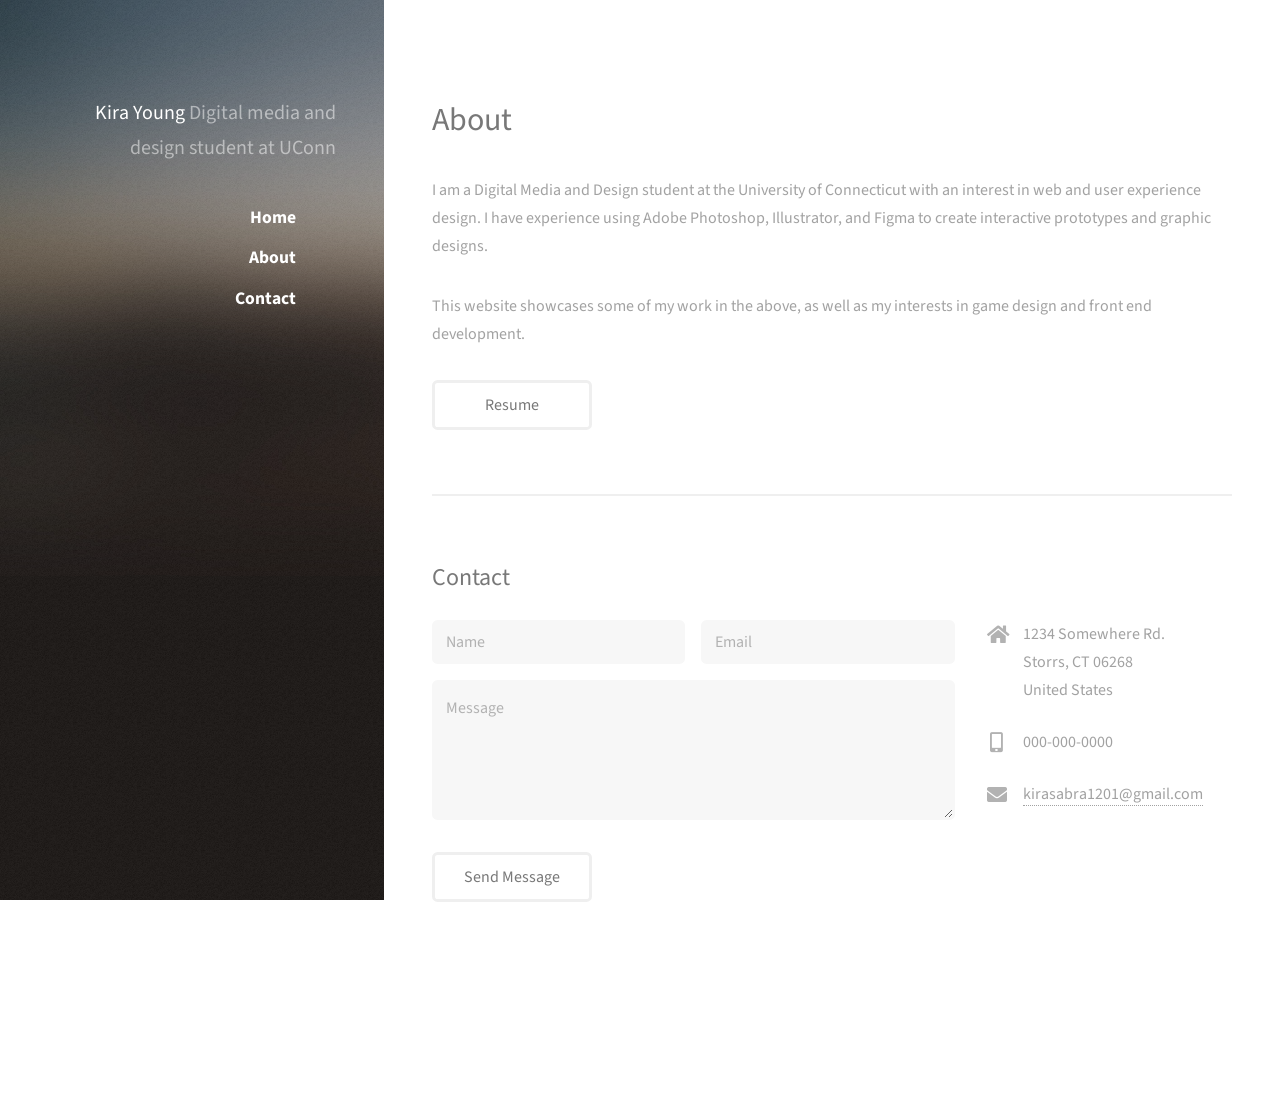
==== about.html @ 0270a188 "11/15Update" ====
<!DOCTYPE HTML>
<!--
	About Page — Strata by HTML5 UP
	html5up.net | @ajlkn
-->
<html>
	<head>
		<title>About - Kira</title>
		<meta charset="utf-8" />
		<meta name="viewport" content="width=device-width, initial-scale=1, user-scalable=no" />
		<link rel="stylesheet" href="assets/css/main.css" />
	</head>
	<body class="is-preload">

		<!-- Header 
		<header id="header">
			<div class="inner">
				
				<p class="about-link">
					<a href="index.html" style="text-decoration: none;">Home</a>
				</p>
			</div>
		</header> -->

		<!-- Header -->
			<header id="header">
				<div class="inner">
					<h1>
						<h1><strong>Kira Young</strong><br />
						Digital media and design<br />
						student at UConn</h1>
					</h1>
					<p class="about-link">
						<a href="index.html" style="text-decoration: none;">Home</a><br />
						<a href="about.html" style="text-decoration: none;">About</a><br />
						<a href="#contact" style="text-decoration: none;">Contact</a></p>
				</div>
			</header>

		<!-- Main -->
		<div id="main">

			<!-- About Section -->
			<section id="about">
				<header class="major">
					<h2>About</h2>
				</header>
				<p>
                    I am a Digital Media and Design student at the University of Connecticut with an interest in web and user experience design. I have experience using Adobe Photoshop, Illustrator, and Figma to create interactive prototypes and graphic designs.
				</p>

				<p>
					This website showcases some of my work in the above, as well as my interests in game design and front end development.
				</p>

				<ul class="actions">
					<li><a href="https://uconn-my.sharepoint.com/:w:/g/personal/ufl24006_uconn_edu/EZ_mbZQs2GtNvOfryz2EmksB0ssOSv_NciFqeGmu3Qu0XA?e=wJngee" class="button">Resume</a></li>
				</ul>
			</section>

			<!-- Contact Section -->
			<section id="contact">
				<h2>Contact</h2>
				<div class="row">
					<div class="col-8 col-12-small">
						<form method="post" action="#">
							<div class="row gtr-uniform gtr-50">
								<div class="col-6 col-12-xsmall"><input type="text" name="name" id="name" placeholder="Name" /></div>
								<div class="col-6 col-12-xsmall"><input type="email" name="email" id="email" placeholder="Email" /></div>
								<div class="col-12"><textarea name="message" id="message" placeholder="Message" rows="4"></textarea></div>
							</div>
						</form>
						<ul class="actions">
							<li><input type="submit" value="Send Message" /></li>
						</ul>
					</div>
					<div class="col-4 col-12-small">
						<ul class="labeled-icons">
							<li>
								<h3 class="icon solid fa-home"><span class="label">Address</span></h3>
								1234 Somewhere Rd.<br />
								Storrs, CT 06268<br />
								United States
							</li>
							<li>
								<h3 class="icon solid fa-mobile-alt"><span class="label">Phone</span></h3>
								000-000-0000
							</li>
							<li>
								<h3 class="icon solid fa-envelope"><span class="label">Email</span></h3>
								<a href="#">kirasabra1201@gmail.com</a>
							</li>
						</ul>
					</div>
				</div>
			</section>
		</div>

		<!-- Footer -->
		<footer id="footer">
			<div class="inner">
				<ul class="icons">
					<li><a href="#" class="icon brands fa-twitter"><span class="label">Twitter</span></a></li>
					<li><a href="#" class="icon brands fa-github"><span class="label">Github</span></a></li>
					<li><a href="#" class="icon brands fa-dribbble"><span class="label">Dribbble</span></a></li>
					<li><a href="#" class="icon solid fa-envelope"><span class="label">Email</span></a></li>
				</ul>
				<ul class="copyright">
					<li>&copy; Untitled</li><li>Design: <a href="http://html5up.net">HTML5 UP</a></li>
				</ul>
			</div>
		</footer>

		<!-- Scripts -->
		<script src="assets/js/jquery.min.js"></script>
		<script src="assets/js/jquery.poptrox.min.js"></script>
		<script src="assets/js/browser.min.js"></script>
		<script src="assets/js/breakpoints.min.js"></script>
		<script src="assets/js/util.js"></script>
		<script src="assets/js/main.js"></script>

	</body>
</html>
---- assets/css/main.css ----
@import url("fontawesome-all.min.css");
@import url("https://fonts.googleapis.com/css?family=Source+Sans+Pro:400,400italic");

/*
	Strata by HTML5 UP
	html5up.net | @ajlkn
	Free for personal and commercial use under the CCA 3.0 license (html5up.net/license)
*/

html, body, div, span, applet, object,
iframe, h1, h2, h3, h4, h5, h6, p, blockquote,
pre, a, abbr, acronym, address, big, cite,
code, del, dfn, em, img, ins, kbd, q, s, samp,
small, strike, strong, sub, sup, tt, var, b,
u, i, center, dl, dt, dd, ol, ul, li, fieldset,
form, label, legend, table, caption, tbody,
tfoot, thead, tr, th, td, article, aside,
canvas, details, embed, figure, figcaption,
footer, header, hgroup, menu, nav, output, ruby,
section, summary, time, mark, audio, video {
	margin: 0;
	padding: 0;
	border: 0;
	font-size: 100%;
	font: inherit;
	vertical-align: baseline;}

article, aside, details, figcaption, figure,
footer, header, hgroup, menu, nav, section {
	display: block;}

body {
	line-height: 1;
}

ol, ul {
	list-style: none;
}

blockquote, q {
	quotes: none;
}

	blockquote:before, blockquote:after, q:before, q:after {
		content: '';
		content: none;
	}

table {
	border-collapse: collapse;
	border-spacing: 0;
}

body {
	-webkit-text-size-adjust: none;
}

mark {
	background-color: transparent;
	color: inherit;
}

input::-moz-focus-inner {
	border: 0;
	padding: 0;
}

input, select, textarea {
	-moz-appearance: none;
	-webkit-appearance: none;
	-ms-appearance: none;
	appearance: none;
}

/* Basic */

	html {
		box-sizing: border-box;
	}

	*, *:before, *:after {
		box-sizing: inherit;
	}

	body {
		background: #fff;
	}

		body.is-preload *, body.is-preload *:before, body.is-preload *:after {
			-moz-animation: none !important;
			-webkit-animation: none !important;
			-ms-animation: none !important;
			animation: none !important;
			-moz-transition: none !important;
			-webkit-transition: none !important;
			-ms-transition: none !important;
			transition: none !important;
		}

	body, input, select, textarea {
		color: #a2a2a2;
		font-family: "Source Sans Pro", Helvetica, sans-serif;
		font-size: 16pt;
		font-weight: 400;
		line-height: 1.75em;
	}

	a {
		-moz-transition: color 0.2s ease-in-out, border-color 0.2s ease-in-out;
		-webkit-transition: color 0.2s ease-in-out, border-color 0.2s ease-in-out;
		-ms-transition: color 0.2s ease-in-out, border-color 0.2s ease-in-out;
		transition: color 0.2s ease-in-out, border-color 0.2s ease-in-out;
		border-bottom: dotted 1px;
		color: #49bf9d;
		text-decoration: none;
	}

		a:hover {
			border-bottom-color: transparent;
			color: #49bf9d !important;
			text-decoration: none;
		}

	strong, b {
		color: #787878;
		font-weight: 400;
	}

	em, i {
		font-style: italic;
	}

	p {
		margin: 0 0 2em 0;
	}

	h1, h2, h3, h4, h5, h6 {
		color: #787878;
		font-weight: 400;
		line-height: 1em;
		margin: 0 0 1em 0;
	}

		h1 a, h2 a, h3 a, h4 a, h5 a, h6 a {
			color: inherit;
			text-decoration: none;
		}

	h1 {
		font-size: 2em;
		line-height: 1.5em;
	}

	h2 {
		font-size: 1.5em;
		line-height: 1.5em;
	}

	h3 {
		font-size: 1.25em;
		line-height: 1.5em;
	}

	h4 {
		font-size: 1.1em;
		line-height: 1.5em;
	}

	h5 {
		font-size: 0.9em;
		line-height: 1.5em;
	}

	h6 {
		font-size: 0.7em;
		line-height: 1.5em;
	}

	sub {
		font-size: 0.8em;
		position: relative;
		top: 0.5em;
	}

	sup {
		font-size: 0.8em;
		position: relative;
		top: -0.5em;
	}

	hr {
		border: 0;
		border-bottom: solid 2px #efefef;
		margin: 2em 0;
	}

		hr.major {
			margin: 3em 0;
		}

	blockquote {
		border-left: solid 6px #efefef;
		font-style: italic;
		margin: 0 0 2em 0;
		padding: 0.5em 0 0.5em 1.5em;
	}

	code {
		background: #f7f7f7;
		border-radius: 0.35em;
		border: solid 2px #efefef;
		font-family: "Courier New", monospace;
		font-size: 0.9em;
		margin: 0 0.25em;
		padding: 0.25em 0.65em;
	}

	pre {
		-webkit-overflow-scrolling: touch;
		font-family: "Courier New", monospace;
		font-size: 0.9em;
		margin: 0 0 2em 0;
	}

		pre code {
			display: block;
			line-height: 1.75em;
			padding: 1em 1.5em;
			overflow-x: auto;
		}

	.align-left {
		text-align: left;
	}

	.align-center {
		text-align: center;
	}

	.align-right {
		text-align: right;
	}

/* Container */

	.container {
		margin: 0 auto;
		max-width: calc(100% - 4em);
		width: 100%;
	}

		.container.xsmall {
			width: 25%;
		}

		.container.small {
			width: 50%;
		}

		.container.medium {
			width: 75%;
		}

		.container.large {
			width: 125%;
		}

		.container.xlarge {
			width: 150%;
		}

		.container.max {
			width: 100%;
		}

		@media screen and (max-width: 980px) {

			.container {
				width: 100% !important;
				max-width: 100% !important;
			}

		}

		@media screen and (max-width: 480px) {

			.container {
				max-width: calc(100% - 3em);
			}

		}

/* Row */

	.row {
		display: flex;
		flex-wrap: wrap;
		box-sizing: border-box;
		align-items: stretch;
	}

		.row > * {
			box-sizing: border-box;
		}

		.row.gtr-uniform > * > :last-child {
			margin-bottom: 0;
		}

		.row.aln-left {
			justify-content: flex-start;
		}

		.row.aln-center {
			justify-content: center;
		}

		.row.aln-right {
			justify-content: flex-end;
		}

		.row.aln-top {
			align-items: flex-start;
		}

		.row.aln-middle {
			align-items: center;
		}

		.row.aln-bottom {
			align-items: flex-end;
		}

		.row > .imp {
			order: -1;
		}

		.row > .col-1 {
			width: 8.33333%;
		}

		.row > .off-1 {
			margin-left: 8.33333%;
		}

		.row > .col-2 {
			width: 16.66667%;
		}

		.row > .off-2 {
			margin-left: 16.66667%;
		}

		.row > .col-3 {
			width: 25%;
		}

		.row > .off-3 {
			margin-left: 25%;
		}

		.row > .col-4 {
			width: 33.33333%;
		}

		.row > .off-4 {
			margin-left: 33.33333%;
		}

		.row > .col-5 {
			width: 41.66667%;
		}

		.row > .off-5 {
			margin-left: 41.66667%;
		}

		.row > .col-6 {
			width: 50%;
		}

		.row > .off-6 {
			margin-left: 50%;
		}

		.row > .col-7 {
			width: 58.33333%;
		}

		.row > .off-7 {
			margin-left: 58.33333%;
		}

		.row > .col-8 {
			width: 66.66667%;
		}

		.row > .off-8 {
			margin-left: 66.66667%;
		}

		.row > .col-9 {
			width: 75%;
		}

		.row > .off-9 {
			margin-left: 75%;
		}

		.row > .col-10 {
			width: 83.33333%;
		}

		.row > .off-10 {
			margin-left: 83.33333%;
		}

		.row > .col-11 {
			width: 91.66667%;
		}

		.row > .off-11 {
			margin-left: 91.66667%;
		}

		.row > .col-12 {
			width: 100%;
		}

		.row > .off-12 {
			margin-left: 100%;
		}

		.row.gtr-0 {
			margin-top: 0;
			margin-left: 0em;
		}

			.row.gtr-0 > * {
				padding: 0 0 0 0em;
			}

			.row.gtr-0.gtr-uniform {
				margin-top: 0em;
			}

				.row.gtr-0.gtr-uniform > * {
					padding-top: 0em;
				}

		.row.gtr-25 {
			margin-top: 0;
			margin-left: -0.625em;
		}

			.row.gtr-25 > * {
				padding: 0 0 0 0.625em;
			}

			.row.gtr-25.gtr-uniform {
				margin-top: -0.625em;
			}

				.row.gtr-25.gtr-uniform > * {
					padding-top: 0.625em;
				}

		.row.gtr-50 {
			margin-top: 0;
			margin-left: -1.25em;
		}

			.row.gtr-50 > * {
				padding: 0 0 0 1.25em;
			}

			.row.gtr-50.gtr-uniform {
				margin-top: -1.25em;
			}

				.row.gtr-50.gtr-uniform > * {
					padding-top: 1.25em;
				}

		.row {
			margin-top: 0;
			margin-left: -2.5em;
		}

			.row > * {
				padding: 0 0 0 2.5em;
			}

			.row.gtr-uniform {
				margin-top: -2.5em;
			}

				.row.gtr-uniform > * {
					padding-top: 2.5em;
				}

		.row.gtr-150 {
			margin-top: 0;
			margin-left: -3.75em;
		}

			.row.gtr-150 > * {
				padding: 0 0 0 3.75em;
			}

			.row.gtr-150.gtr-uniform {
				margin-top: -3.75em;
			}

				.row.gtr-150.gtr-uniform > * {
					padding-top: 3.75em;
				}

		.row.gtr-200 {
			margin-top: 0;
			margin-left: -5em;
		}

			.row.gtr-200 > * {
				padding: 0 0 0 5em;
			}

			.row.gtr-200.gtr-uniform {
				margin-top: -5em;
			}

				.row.gtr-200.gtr-uniform > * {
					padding-top: 5em;
				}

		@media screen and (max-width: 1800px) {

			.row {
				display: flex;
				flex-wrap: wrap;
				box-sizing: border-box;
				align-items: stretch;
			}

				.row > * {
					box-sizing: border-box;
				}

				.row.gtr-uniform > * > :last-child {
					margin-bottom: 0;
				}

				.row.aln-left {
					justify-content: flex-start;
				}

				.row.aln-center {
					justify-content: center;
				}

				.row.aln-right {
					justify-content: flex-end;
				}

				.row.aln-top {
					align-items: flex-start;
				}

				.row.aln-middle {
					align-items: center;
				}

				.row.aln-bottom {
					align-items: flex-end;
				}

				.row > .imp-xlarge {
					order: -1;
				}

				.row > .col-1-xlarge {
					width: 8.33333%;
				}

				.row > .off-1-xlarge {
					margin-left: 8.33333%;
				}

				.row > .col-2-xlarge {
					width: 16.66667%;
				}

				.row > .off-2-xlarge {
					margin-left: 16.66667%;
				}

				.row > .col-3-xlarge {
					width: 25%;
				}

				.row > .off-3-xlarge {
					margin-left: 25%;
				}

				.row > .col-4-xlarge {
					width: 33.33333%;
				}

				.row > .off-4-xlarge {
					margin-left: 33.33333%;
				}

				.row > .col-5-xlarge {
					width: 41.66667%;
				}

				.row > .off-5-xlarge {
					margin-left: 41.66667%;
				}

				.row > .col-6-xlarge {
					width: 50%;
				}

				.row > .off-6-xlarge {
					margin-left: 50%;
				}

				.row > .col-7-xlarge {
					width: 58.33333%;
				}

				.row > .off-7-xlarge {
					margin-left: 58.33333%;
				}

				.row > .col-8-xlarge {
					width: 66.66667%;
				}

				.row > .off-8-xlarge {
					margin-left: 66.66667%;
				}

				.row > .col-9-xlarge {
					width: 75%;
				}

				.row > .off-9-xlarge {
					margin-left: 75%;
				}

				.row > .col-10-xlarge {
					width: 83.33333%;
				}

				.row > .off-10-xlarge {
					margin-left: 83.33333%;
				}

				.row > .col-11-xlarge {
					width: 91.66667%;
				}

				.row > .off-11-xlarge {
					margin-left: 91.66667%;
				}

				.row > .col-12-xlarge {
					width: 100%;
				}

				.row > .off-12-xlarge {
					margin-left: 100%;
				}

				.row.gtr-0 {
					margin-top: 0;
					margin-left: 0em;
				}

					.row.gtr-0 > * {
						padding: 0 0 0 0em;
					}

					.row.gtr-0.gtr-uniform {
						margin-top: 0em;
					}

						.row.gtr-0.gtr-uniform > * {
							padding-top: 0em;
						}

				.row.gtr-25 {
					margin-top: 0;
					margin-left: -0.625em;
				}

					.row.gtr-25 > * {
						padding: 0 0 0 0.625em;
					}

					.row.gtr-25.gtr-uniform {
						margin-top: -0.625em;
					}

						.row.gtr-25.gtr-uniform > * {
							padding-top: 0.625em;
						}

				.row.gtr-50 {
					margin-top: 0;
					margin-left: -1.25em;
				}

					.row.gtr-50 > * {
						padding: 0 0 0 1.25em;
					}

					.row.gtr-50.gtr-uniform {
						margin-top: -1.25em;
					}

						.row.gtr-50.gtr-uniform > * {
							padding-top: 1.25em;
						}

				.row {
					margin-top: 0;
					margin-left: -2.5em;
				}

					.row > * {
						padding: 0 0 0 2.5em;
					}

					.row.gtr-uniform {
						margin-top: -2.5em;
					}

						.row.gtr-uniform > * {
							padding-top: 2.5em;
						}

				.row.gtr-150 {
					margin-top: 0;
					margin-left: -3.75em;
				}

					.row.gtr-150 > * {
						padding: 0 0 0 3.75em;
					}

					.row.gtr-150.gtr-uniform {
						margin-top: -3.75em;
					}

						.row.gtr-150.gtr-uniform > * {
							padding-top: 3.75em;
						}

				.row.gtr-200 {
					margin-top: 0;
					margin-left: -5em;
				}

					.row.gtr-200 > * {
						padding: 0 0 0 5em;
					}

					.row.gtr-200.gtr-uniform {
						margin-top: -5em;
					}

						.row.gtr-200.gtr-uniform > * {
							padding-top: 5em;
						}

		}

		@media screen and (max-width: 1280px) {

			.row {
				display: flex;
				flex-wrap: wrap;
				box-sizing: border-box;
				align-items: stretch;
			}

				.row > * {
					box-sizing: border-box;
				}

				.row.gtr-uniform > * > :last-child {
					margin-bottom: 0;
				}

				.row.aln-left {
					justify-content: flex-start;
				}

				.row.aln-center {
					justify-content: center;
				}

				.row.aln-right {
					justify-content: flex-end;
				}

				.row.aln-top {
					align-items: flex-start;
				}

				.row.aln-middle {
					align-items: center;
				}

				.row.aln-bottom {
					align-items: flex-end;
				}

				.row > .imp-large {
					order: -1;
				}

				.row > .col-1-large {
					width: 8.33333%;
				}

				.row > .off-1-large {
					margin-left: 8.33333%;
				}

				.row > .col-2-large {
					width: 16.66667%;
				}

				.row > .off-2-large {
					margin-left: 16.66667%;
				}

				.row > .col-3-large {
					width: 25%;
				}

				.row > .off-3-large {
					margin-left: 25%;
				}

				.row > .col-4-large {
					width: 33.33333%;
				}

				.row > .off-4-large {
					margin-left: 33.33333%;
				}

				.row > .col-5-large {
					width: 41.66667%;
				}

				.row > .off-5-large {
					margin-left: 41.66667%;
				}

				.row > .col-6-large {
					width: 50%;
				}

				.row > .off-6-large {
					margin-left: 50%;
				}

				.row > .col-7-large {
					width: 58.33333%;
				}

				.row > .off-7-large {
					margin-left: 58.33333%;
				}

				.row > .col-8-large {
					width: 66.66667%;
				}

				.row > .off-8-large {
					margin-left: 66.66667%;
				}

				.row > .col-9-large {
					width: 75%;
				}

				.row > .off-9-large {
					margin-left: 75%;
				}

				.row > .col-10-large {
					width: 83.33333%;
				}

				.row > .off-10-large {
					margin-left: 83.33333%;
				}

				.row > .col-11-large {
					width: 91.66667%;
				}

				.row > .off-11-large {
					margin-left: 91.66667%;
				}

				.row > .col-12-large {
					width: 100%;
				}

				.row > .off-12-large {
					margin-left: 100%;
				}

				.row.gtr-0 {
					margin-top: 0;
					margin-left: 0em;
				}

					.row.gtr-0 > * {
						padding: 0 0 0 0em;
					}

					.row.gtr-0.gtr-uniform {
						margin-top: 0em;
					}

						.row.gtr-0.gtr-uniform > * {
							padding-top: 0em;
						}

				.row.gtr-25 {
					margin-top: 0;
					margin-left: -0.5em;
				}

					.row.gtr-25 > * {
						padding: 0 0 0 0.5em;
					}

					.row.gtr-25.gtr-uniform {
						margin-top: -0.5em;
					}

						.row.gtr-25.gtr-uniform > * {
							padding-top: 0.5em;
						}

				.row.gtr-50 {
					margin-top: 0;
					margin-left: -1em;
				}

					.row.gtr-50 > * {
						padding: 0 0 0 1em;
					}

					.row.gtr-50.gtr-uniform {
						margin-top: -1em;
					}

						.row.gtr-50.gtr-uniform > * {
							padding-top: 1em;
						}

				.row {
					margin-top: 0;
					margin-left: -2em;
				}

					.row > * {
						padding: 0 0 0 2em;
					}

					.row.gtr-uniform {
						margin-top: -2em;
					}

						.row.gtr-uniform > * {
							padding-top: 2em;
						}

				.row.gtr-150 {
					margin-top: 0;
					margin-left: -3em;
				}

					.row.gtr-150 > * {
						padding: 0 0 0 3em;
					}

					.row.gtr-150.gtr-uniform {
						margin-top: -3em;
					}

						.row.gtr-150.gtr-uniform > * {
							padding-top: 3em;
						}

				.row.gtr-200 {
					margin-top: 0;
					margin-left: -4em;
				}

					.row.gtr-200 > * {
						padding: 0 0 0 4em;
					}

					.row.gtr-200.gtr-uniform {
						margin-top: -4em;
					}

						.row.gtr-200.gtr-uniform > * {
							padding-top: 4em;
						}

		}

		@media screen and (max-width: 980px) {

			.row {
				display: flex;
				flex-wrap: wrap;
				box-sizing: border-box;
				align-items: stretch;
			}

				.row > * {
					box-sizing: border-box;
				}

				.row.gtr-uniform > * > :last-child {
					margin-bottom: 0;
				}

				.row.aln-left {
					justify-content: flex-start;
				}

				.row.aln-center {
					justify-content: center;
				}

				.row.aln-right {
					justify-content: flex-end;
				}

				.row.aln-top {
					align-items: flex-start;
				}

				.row.aln-middle {
					align-items: center;
				}

				.row.aln-bottom {
					align-items: flex-end;
				}

				.row > .imp-medium {
					order: -1;
				}

				.row > .col-1-medium {
					width: 8.33333%;
				}

				.row > .off-1-medium {
					margin-left: 8.33333%;
				}

				.row > .col-2-medium {
					width: 16.66667%;
				}

				.row > .off-2-medium {
					margin-left: 16.66667%;
				}

				.row > .col-3-medium {
					width: 25%;
				}

				.row > .off-3-medium {
					margin-left: 25%;
				}

				.row > .col-4-medium {
					width: 33.33333%;
				}

				.row > .off-4-medium {
					margin-left: 33.33333%;
				}

				.row > .col-5-medium {
					width: 41.66667%;
				}

				.row > .off-5-medium {
					margin-left: 41.66667%;
				}

				.row > .col-6-medium {
					width: 50%;
				}

				.row > .off-6-medium {
					margin-left: 50%;
				}

				.row > .col-7-medium {
					width: 58.33333%;
				}

				.row > .off-7-medium {
					margin-left: 58.33333%;
				}

				.row > .col-8-medium {
					width: 66.66667%;
				}

				.row > .off-8-medium {
					margin-left: 66.66667%;
				}

				.row > .col-9-medium {
					width: 75%;
				}

				.row > .off-9-medium {
					margin-left: 75%;
				}

				.row > .col-10-medium {
					width: 83.33333%;
				}

				.row > .off-10-medium {
					margin-left: 83.33333%;
				}

				.row > .col-11-medium {
					width: 91.66667%;
				}

				.row > .off-11-medium {
					margin-left: 91.66667%;
				}

				.row > .col-12-medium {
					width: 100%;
				}

				.row > .off-12-medium {
					margin-left: 100%;
				}

				.row.gtr-0 {
					margin-top: 0;
					margin-left: 0em;
				}

					.row.gtr-0 > * {
						padding: 0 0 0 0em;
					}

					.row.gtr-0.gtr-uniform {
						margin-top: 0em;
					}

						.row.gtr-0.gtr-uniform > * {
							padding-top: 0em;
						}

				.row.gtr-25 {
					margin-top: 0;
					margin-left: -0.5em;
				}

					.row.gtr-25 > * {
						padding: 0 0 0 0.5em;
					}

					.row.gtr-25.gtr-uniform {
						margin-top: -0.5em;
					}

						.row.gtr-25.gtr-uniform > * {
							padding-top: 0.5em;
						}

				.row.gtr-50 {
					margin-top: 0;
					margin-left: -1em;
				}

					.row.gtr-50 > * {
						padding: 0 0 0 1em;
					}

					.row.gtr-50.gtr-uniform {
						margin-top: -1em;
					}

						.row.gtr-50.gtr-uniform > * {
							padding-top: 1em;
						}

				.row {
					margin-top: 0;
					margin-left: -2em;
				}

					.row > * {
						padding: 0 0 0 2em;
					}

					.row.gtr-uniform {
						margin-top: -2em;
					}

						.row.gtr-uniform > * {
							padding-top: 2em;
						}

				.row.gtr-150 {
					margin-top: 0;
					margin-left: -3em;
				}

					.row.gtr-150 > * {
						padding: 0 0 0 3em;
					}

					.row.gtr-150.gtr-uniform {
						margin-top: -3em;
					}

						.row.gtr-150.gtr-uniform > * {
							padding-top: 3em;
						}

				.row.gtr-200 {
					margin-top: 0;
					margin-left: -4em;
				}

					.row.gtr-200 > * {
						padding: 0 0 0 4em;
					}

					.row.gtr-200.gtr-uniform {
						margin-top: -4em;
					}

						.row.gtr-200.gtr-uniform > * {
							padding-top: 4em;
						}

		}

		@media screen and (max-width: 736px) {

			.row {
				display: flex;
				flex-wrap: wrap;
				box-sizing: border-box;
				align-items: stretch;
			}

				.row > * {
					box-sizing: border-box;
				}

				.row.gtr-uniform > * > :last-child {
					margin-bottom: 0;
				}

				.row.aln-left {
					justify-content: flex-start;
				}

				.row.aln-center {
					justify-content: center;
				}

				.row.aln-right {
					justify-content: flex-end;
				}

				.row.aln-top {
					align-items: flex-start;
				}

				.row.aln-middle {
					align-items: center;
				}

				.row.aln-bottom {
					align-items: flex-end;
				}

				.row > .imp-small {
					order: -1;
				}

				.row > .col-1-small {
					width: 8.33333%;
				}

				.row > .off-1-small {
					margin-left: 8.33333%;
				}

				.row > .col-2-small {
					width: 16.66667%;
				}

				.row > .off-2-small {
					margin-left: 16.66667%;
				}

				.row > .col-3-small {
					width: 25%;
				}

				.row > .off-3-small {
					margin-left: 25%;
				}

				.row > .col-4-small {
					width: 33.33333%;
				}

				.row > .off-4-small {
					margin-left: 33.33333%;
				}

				.row > .col-5-small {
					width: 41.66667%;
				}

				.row > .off-5-small {
					margin-left: 41.66667%;
				}

				.row > .col-6-small {
					width: 50%;
				}

				.row > .off-6-small {
					margin-left: 50%;
				}

				.row > .col-7-small {
					width: 58.33333%;
				}

				.row > .off-7-small {
					margin-left: 58.33333%;
				}

				.row > .col-8-small {
					width: 66.66667%;
				}

				.row > .off-8-small {
					margin-left: 66.66667%;
				}

				.row > .col-9-small {
					width: 75%;
				}

				.row > .off-9-small {
					margin-left: 75%;
				}

				.row > .col-10-small {
					width: 83.33333%;
				}

				.row > .off-10-small {
					margin-left: 83.33333%;
				}

				.row > .col-11-small {
					width: 91.66667%;
				}

				.row > .off-11-small {
					margin-left: 91.66667%;
				}

				.row > .col-12-small {
					width: 100%;
				}

				.row > .off-12-small {
					margin-left: 100%;
				}

				.row.gtr-0 {
					margin-top: 0;
					margin-left: 0em;
				}

					.row.gtr-0 > * {
						padding: 0 0 0 0em;
					}

					.row.gtr-0.gtr-uniform {
						margin-top: 0em;
					}

						.row.gtr-0.gtr-uniform > * {
							padding-top: 0em;
						}

				.row.gtr-25 {
					margin-top: 0;
					margin-left: -0.375em;
				}

					.row.gtr-25 > * {
						padding: 0 0 0 0.375em;
					}

					.row.gtr-25.gtr-uniform {
						margin-top: -0.375em;
					}

						.row.gtr-25.gtr-uniform > * {
							padding-top: 0.375em;
						}

				.row.gtr-50 {
					margin-top: 0;
					margin-left: -0.75em;
				}

					.row.gtr-50 > * {
						padding: 0 0 0 0.75em;
					}

					.row.gtr-50.gtr-uniform {
						margin-top: -0.75em;
					}

						.row.gtr-50.gtr-uniform > * {
							padding-top: 0.75em;
						}

				.row {
					margin-top: 0;
					margin-left: -1.5em;
				}

					.row > * {
						padding: 0 0 0 1.5em;
					}

					.row.gtr-uniform {
						margin-top: -1.5em;
					}

						.row.gtr-uniform > * {
							padding-top: 1.5em;
						}

				.row.gtr-150 {
					margin-top: 0;
					margin-left: -2.25em;
				}

					.row.gtr-150 > * {
						padding: 0 0 0 2.25em;
					}

					.row.gtr-150.gtr-uniform {
						margin-top: -2.25em;
					}

						.row.gtr-150.gtr-uniform > * {
							padding-top: 2.25em;
						}

				.row.gtr-200 {
					margin-top: 0;
					margin-left: -3em;
				}

					.row.gtr-200 > * {
						padding: 0 0 0 3em;
					}

					.row.gtr-200.gtr-uniform {
						margin-top: -3em;
					}

						.row.gtr-200.gtr-uniform > * {
							padding-top: 3em;
						}

		}

		@media screen and (max-width: 480px) {

			.row {
				display: flex;
				flex-wrap: wrap;
				box-sizing: border-box;
				align-items: stretch;
			}

				.row > * {
					box-sizing: border-box;
				}

				.row.gtr-uniform > * > :last-child {
					margin-bottom: 0;
				}

				.row.aln-left {
					justify-content: flex-start;
				}

				.row.aln-center {
					justify-content: center;
				}

				.row.aln-right {
					justify-content: flex-end;
				}

				.row.aln-top {
					align-items: flex-start;
				}

				.row.aln-middle {
					align-items: center;
				}

				.row.aln-bottom {
					align-items: flex-end;
				}

				.row > .imp-xsmall {
					order: -1;
				}

				.row > .col-1-xsmall {
					width: 8.33333%;
				}

				.row > .off-1-xsmall {
					margin-left: 8.33333%;
				}

				.row > .col-2-xsmall {
					width: 16.66667%;
				}

				.row > .off-2-xsmall {
					margin-left: 16.66667%;
				}

				.row > .col-3-xsmall {
					width: 25%;
				}

				.row > .off-3-xsmall {
					margin-left: 25%;
				}

				.row > .col-4-xsmall {
					width: 33.33333%;
				}

				.row > .off-4-xsmall {
					margin-left: 33.33333%;
				}

				.row > .col-5-xsmall {
					width: 41.66667%;
				}

				.row > .off-5-xsmall {
					margin-left: 41.66667%;
				}

				.row > .col-6-xsmall {
					width: 50%;
				}

				.row > .off-6-xsmall {
					margin-left: 50%;
				}

				.row > .col-7-xsmall {
					width: 58.33333%;
				}

				.row > .off-7-xsmall {
					margin-left: 58.33333%;
				}

				.row > .col-8-xsmall {
					width: 66.66667%;
				}

				.row > .off-8-xsmall {
					margin-left: 66.66667%;
				}

				.row > .col-9-xsmall {
					width: 75%;
				}

				.row > .off-9-xsmall {
					margin-left: 75%;
				}

				.row > .col-10-xsmall {
					width: 83.33333%;
				}

				.row > .off-10-xsmall {
					margin-left: 83.33333%;
				}

				.row > .col-11-xsmall {
					width: 91.66667%;
				}

				.row > .off-11-xsmall {
					margin-left: 91.66667%;
				}

				.row > .col-12-xsmall {
					width: 100%;
				}

				.row > .off-12-xsmall {
					margin-left: 100%;
				}

				.row.gtr-0 {
					margin-top: 0;
					margin-left: 0em;
				}

					.row.gtr-0 > * {
						padding: 0 0 0 0em;
					}

					.row.gtr-0.gtr-uniform {
						margin-top: 0em;
					}

						.row.gtr-0.gtr-uniform > * {
							padding-top: 0em;
						}

				.row.gtr-25 {
					margin-top: 0;
					margin-left: -0.375em;
				}

					.row.gtr-25 > * {
						padding: 0 0 0 0.375em;
					}

					.row.gtr-25.gtr-uniform {
						margin-top: -0.375em;
					}

						.row.gtr-25.gtr-uniform > * {
							padding-top: 0.375em;
						}

				.row.gtr-50 {
					margin-top: 0;
					margin-left: -0.75em;
				}

					.row.gtr-50 > * {
						padding: 0 0 0 0.75em;
					}

					.row.gtr-50.gtr-uniform {
						margin-top: -0.75em;
					}

						.row.gtr-50.gtr-uniform > * {
							padding-top: 0.75em;
						}

				.row {
					margin-top: 0;
					margin-left: -1.5em;
				}

					.row > * {
						padding: 0 0 0 1.5em;
					}

					.row.gtr-uniform {
						margin-top: -1.5em;
					}

						.row.gtr-uniform > * {
							padding-top: 1.5em;
						}

				.row.gtr-150 {
					margin-top: 0;
					margin-left: -2.25em;
				}

					.row.gtr-150 > * {
						padding: 0 0 0 2.25em;
					}

					.row.gtr-150.gtr-uniform {
						margin-top: -2.25em;
					}

						.row.gtr-150.gtr-uniform > * {
							padding-top: 2.25em;
						}

				.row.gtr-200 {
					margin-top: 0;
					margin-left: -3em;
				}

					.row.gtr-200 > * {
						padding: 0 0 0 3em;
					}

					.row.gtr-200.gtr-uniform {
						margin-top: -3em;
					}

						.row.gtr-200.gtr-uniform > * {
							padding-top: 3em;
						}

		}

/* Section/Article */

	section.special, article.special {
		text-align: center;
	}

	header p {
		color: #b2b2b2;
		position: relative;
		margin: 0 0 1.5em 0;
	}

	header h2 + p {
		font-size: 1.25em;
		margin-top: -1em;
		line-height: 1.5em;
	}

	header h3 + p {
		font-size: 1.1em;
		margin-top: -0.8em;
		line-height: 1.5em;
	}

	header h4 + p,
	header h5 + p,
	header h6 + p {
		font-size: 0.9em;
		margin-top: -0.6em;
		line-height: 1.5em;
	}

	header.major h2 {
		font-size: 2em;
	}

/* Form */

	form {
		margin: 0 0 2em 0;
	}

	label {
		color: #787878;
		display: block;
		font-size: 0.9em;
		font-weight: 400;
		margin: 0 0 1em 0;
	}

	input[type="text"],
	input[type="password"],
	input[type="email"],
	select,
	textarea {
		-moz-appearance: none;
		-webkit-appearance: none;
		-ms-appearance: none;
		appearance: none;
		background: #f7f7f7;
		border-radius: 0.35em;
		border: solid 2px transparent;
		color: inherit;
		display: block;
		outline: 0;
		padding: 0 0.75em;
		text-decoration: none;
		width: 100%;
	}

		input[type="text"]:invalid,
		input[type="password"]:invalid,
		input[type="email"]:invalid,
		select:invalid,
		textarea:invalid {
			box-shadow: none;
		}

		input[type="text"]:focus,
		input[type="password"]:focus,
		input[type="email"]:focus,
		select:focus,
		textarea:focus {
			border-color: #49bf9d;
		}

	select {
		background-image: url("data:image/svg+xml;charset=utf8,%3Csvg xmlns='http://www.w3.org/2000/svg' width='40' height='40' preserveAspectRatio='none' viewBox='0 0 40 40'%3E%3Cpath d='M9.4,12.3l10.4,10.4l10.4-10.4c0.2-0.2,0.5-0.4,0.9-0.4c0.3,0,0.6,0.1,0.9,0.4l3.3,3.3c0.2,0.2,0.4,0.5,0.4,0.9 c0,0.4-0.1,0.6-0.4,0.9L20.7,31.9c-0.2,0.2-0.5,0.4-0.9,0.4c-0.3,0-0.6-0.1-0.9-0.4L4.3,17.3c-0.2-0.2-0.4-0.5-0.4-0.9 c0-0.4,0.1-0.6,0.4-0.9l3.3-3.3c0.2-0.2,0.5-0.4,0.9-0.4S9.1,12.1,9.4,12.3z' fill='%23dfdfdf' /%3E%3C/svg%3E");
		background-size: 1.25rem;
		background-repeat: no-repeat;
		background-position: calc(100% - 1rem) center;
		height: 2.75em;
		padding-right: 2.75em;
		text-overflow: ellipsis;
	}

		select option {
			color: #787878;
			background: #fff;
		}

		select:focus::-ms-value {
			background-color: transparent;
		}

		select::-ms-expand {
			display: none;
		}

	input[type="text"],
	input[type="password"],
	input[type="email"],
	select {
		height: 2.75em;
	}

	textarea {
		padding: 0.75em;
	}

	input[type="checkbox"],
	input[type="radio"] {
		-moz-appearance: none;
		-webkit-appearance: none;
		-ms-appearance: none;
		appearance: none;
		display: block;
		float: left;
		margin-right: -2em;
		opacity: 0;
		width: 1em;
		z-index: -1;
	}

		input[type="checkbox"] + label,
		input[type="radio"] + label {
			text-decoration: none;
			color: #a2a2a2;
			cursor: pointer;
			display: inline-block;
			font-size: 1em;
			font-weight: 400;
			padding-left: 2.4em;
			padding-right: 0.75em;
			position: relative;
		}

			input[type="checkbox"] + label:before,
			input[type="radio"] + label:before {
				-moz-osx-font-smoothing: grayscale;
				-webkit-font-smoothing: antialiased;
				display: inline-block;
				font-style: normal;
				font-variant: normal;
				text-rendering: auto;
				line-height: 1;
				text-transform: none !important;
				font-family: 'Font Awesome 5 Free';
				font-weight: 900;
			}

			input[type="checkbox"] + label:before,
			input[type="radio"] + label:before {
				background: #f7f7f7;
				border-radius: 0.35em;
				border: solid 2px transparent;
				content: '';
				display: inline-block;
				font-size: 0.8em;
				height: 2.0625em;
				left: 0;
				line-height: 1.85625em;
				position: absolute;
				text-align: center;
				top: 0;
				width: 2.0625em;
			}

		input[type="checkbox"]:checked + label:before,
		input[type="radio"]:checked + label:before {
			background: #787878;
			border-color: #787878;
			color: #fff;
			content: '\f00c';
		}

		input[type="checkbox"]:focus + label:before,
		input[type="radio"]:focus + label:before {
			border-color: #49bf9d;
		}

	input[type="checkbox"] + label:before {
		border-radius: 0.35em;
	}

	input[type="radio"] + label:before {
		border-radius: 100%;
	}

	::-webkit-input-placeholder {
		color: #b2b2b2 !important;
		opacity: 1.0;
	}

	:-moz-placeholder {
		color: #b2b2b2 !important;
		opacity: 1.0;
	}

	::-moz-placeholder {
		color: #b2b2b2 !important;
		opacity: 1.0;
	}

	:-ms-input-placeholder {
		color: #b2b2b2 !important;
		opacity: 1.0;
	}

/* Box */

	.box {
		border-radius: 0.35em;
		border: solid 2px #efefef;
		margin-bottom: 2em;
		padding: 1.5em;
	}

		.box > :last-child,
		.box > :last-child > :last-child,
		.box > :last-child > :last-child > :last-child {
			margin-bottom: 0;
		}

		.box.alt {
			border: 0;
			border-radius: 0;
			padding: 0;
		}

/* Icon */

	.icon {
		text-decoration: none;
		border-bottom: none;
		position: relative;
	}

		.icon:before {
			-moz-osx-font-smoothing: grayscale;
			-webkit-font-smoothing: antialiased;
			display: inline-block;
			font-style: normal;
			font-variant: normal;
			text-rendering: auto;
			line-height: 1;
			text-transform: none !important;
			font-family: 'Font Awesome 5 Free';
			font-weight: 400;
		}

		.icon > .label {
			display: none;
		}

		.icon:before {
			line-height: inherit;
		}

		.icon.solid:before {
			font-weight: 900;
		}

		.icon.brands:before {
			font-family: 'Font Awesome 5 Brands';
		}

/* Image */

	.image {
		border-radius: 0.35em;
		border: 0;
		display: inline-block;
		position: relative;
	}

		.image:before {
			-moz-transition: opacity 0.2s ease-in-out;
			-webkit-transition: opacity 0.2s ease-in-out;
			-ms-transition: opacity 0.2s ease-in-out;
			transition: opacity 0.2s ease-in-out;
			background: url("images/overlay.png");
			border-radius: 0.35em;
			content: '';
			display: block;
			height: 100%;
			left: 0;
			opacity: 0.5;
			position: absolute;
			top: 0;
			width: 100%;
		}

		.image.thumb {
			text-align: center;
		}

			.image.thumb:after {
				-moz-transition: opacity 0.2s ease-in-out;
				-webkit-transition: opacity 0.2s ease-in-out;
				-ms-transition: opacity 0.2s ease-in-out;
				transition: opacity 0.2s ease-in-out;
				border-radius: 0.35em;
				border: solid 3px rgba(255, 255, 255, 0.5);
				color: #fff;
				content: 'View';
				display: inline-block;
				font-size: 0.8em;
				font-weight: 400;
				left: 50%;
				line-height: 2.25em;
				margin: -1.25em 0 0 -3em;
				opacity: 0;
				padding: 0 1.5em;
				position: absolute;
				text-align: center;
				text-decoration: none;
				top: 50%;
				white-space: nowrap;
			}

			.image.thumb:hover:after {
				opacity: 1.0;
			}

			.image.thumb:hover:before {
				background: url("images/overlay.png"), url("images/overlay.png");
				opacity: 1.0;
			}

		.image img {
			border-radius: 0.35em;
			display: block;
		}

		.image.left {
			float: left;
			margin: 0 1.5em 1em 0;
			top: 0.25em;
		}

		.image.right {
			float: right;
			margin: 0 0 1em 1.5em;
			top: 0.25em;
		}

		.image.left, .image.right {
			max-width: 40%;
		}

			.image.left img, .image.right img {
				width: 100%;
			}

		.image.fit {
			display: block;
			margin: 0 0 2em 0;
			width: 100%;
		}

			.image.fit img {
				width: 100%;
			}

		.image.avatar {
			border-radius: 100%;
		}

			.image.avatar:before {
				display: none;
			}

			.image.avatar img {
				border-radius: 100%;
				width: 100%;
			}

/* List */

	ol {
		list-style: decimal;
		margin: 0 0 2em 0;
		padding-left: 1.25em;
	}

		ol li {
			padding-left: 0.25em;
		}

	ul {
		list-style: disc;
		margin: 0 0 2em 0;
		padding-left: 1em;
	}

		ul li {
			padding-left: 0.5em;
		}

		ul.alt {
			list-style: none;
			padding-left: 0;
		}

			ul.alt li {
				border-top: solid 2px #efefef;
				padding: 0.5em 0;
			}

				ul.alt li:first-child {
					border-top: 0;
					padding-top: 0;
				}

	dl {
		margin: 0 0 2em 0;
	}

/* Icons */

	ul.icons {
		cursor: default;
		list-style: none;
		padding-left: 0;
	}

		ul.icons li {
			display: inline-block;
			padding: 0 1em 0 0;
		}

			ul.icons li:last-child {
				padding-right: 0;
			}

			ul.icons li .icon:before {
				font-size: 1.5em;
			}

/* Labeled Icons */

	ul.labeled-icons {
		list-style: none;
		padding: 0;
	}

		ul.labeled-icons li {
			line-height: 1.75em;
			margin: 1.5em 0 0 0;
			padding-left: 2.25em;
			position: relative;
		}

			ul.labeled-icons li:first-child {
				margin-top: 0;
			}

			ul.labeled-icons li a {
				color: inherit;
			}

			ul.labeled-icons li h3 {
				color: #b2b2b2;
				left: 0;
				position: absolute;
				text-align: center;
				top: 0;
				width: 1em;
			}

/* Actions */

	ul.actions {
		display: -moz-flex;
		display: -webkit-flex;
		display: -ms-flex;
		display: flex;
		cursor: default;
		list-style: none;
		margin-left: -1em;
		padding-left: 0;
	}

		ul.actions li {
			padding: 0 0 0 1em;
			vertical-align: middle;
		}

		ul.actions.special {
			-moz-justify-content: center;
			-webkit-justify-content: center;
			-ms-justify-content: center;
			justify-content: center;
			width: 100%;
			margin-left: 0;
		}

			ul.actions.special li:first-child {
				padding-left: 0;
			}

		ul.actions.stacked {
			-moz-flex-direction: column;
			-webkit-flex-direction: column;
			-ms-flex-direction: column;
			flex-direction: column;
			margin-left: 0;
		}

			ul.actions.stacked li {
				padding: 1.3em 0 0 0;
			}

				ul.actions.stacked li:first-child {
					padding-top: 0;
				}

		ul.actions.fit {
			width: calc(100% + 1em);
		}

			ul.actions.fit li {
				-moz-flex-grow: 1;
				-webkit-flex-grow: 1;
				-ms-flex-grow: 1;
				flex-grow: 1;
				-moz-flex-shrink: 1;
				-webkit-flex-shrink: 1;
				-ms-flex-shrink: 1;
				flex-shrink: 1;
				width: 100%;
			}

				ul.actions.fit li > * {
					width: 100%;
				}

			ul.actions.fit.stacked {
				width: 100%;
			}

		@media screen and (max-width: 480px) {

			ul.actions:not(.fixed) {
				-moz-flex-direction: column;
				-webkit-flex-direction: column;
				-ms-flex-direction: column;
				flex-direction: column;
				margin-left: 0;
				width: 100% !important;
			}

				ul.actions:not(.fixed) li {
					-moz-flex-grow: 1;
					-webkit-flex-grow: 1;
					-ms-flex-grow: 1;
					flex-grow: 1;
					-moz-flex-shrink: 1;
					-webkit-flex-shrink: 1;
					-ms-flex-shrink: 1;
					flex-shrink: 1;
					padding: 1em 0 0 0;
					text-align: center;
					width: 100%;
				}

					ul.actions:not(.fixed) li > * {
						width: 100%;
					}

					ul.actions:not(.fixed) li:first-child {
						padding-top: 0;
					}

					ul.actions:not(.fixed) li input[type="submit"],
					ul.actions:not(.fixed) li input[type="reset"],
					ul.actions:not(.fixed) li input[type="button"],
					ul.actions:not(.fixed) li button,
					ul.actions:not(.fixed) li .button {
						width: 100%;
					}

						ul.actions:not(.fixed) li input[type="submit"].icon:before,
						ul.actions:not(.fixed) li input[type="reset"].icon:before,
						ul.actions:not(.fixed) li input[type="button"].icon:before,
						ul.actions:not(.fixed) li button.icon:before,
						ul.actions:not(.fixed) li .button.icon:before {
							margin-left: -0.5em;
						}

		}

/* Table */

	.table-wrapper {
		-webkit-overflow-scrolling: touch;
		overflow-x: auto;
	}

	table {
		margin: 0 0 2em 0;
		width: 100%;
	}

		table tbody tr {
			border: solid 1px #efefef;
			border-left: 0;
			border-right: 0;
		}

			table tbody tr:nth-child(2n + 1) {
				background-color: #f7f7f7;
			}

		table td {
			padding: 0.75em 0.75em;
		}

		table th {
			color: #787878;
			font-size: 0.9em;
			font-weight: 400;
			padding: 0 0.75em 0.75em 0.75em;
			text-align: left;
		}

		table thead {
			border-bottom: solid 2px #efefef;
		}

		table tfoot {
			border-top: solid 2px #efefef;
		}

		table.alt {
			border-collapse: separate;
		}

			table.alt tbody tr td {
				border: solid 2px #efefef;
				border-left-width: 0;
				border-top-width: 0;
			}

				table.alt tbody tr td:first-child {
					border-left-width: 2px;
				}

			table.alt tbody tr:first-child td {
				border-top-width: 2px;
			}

			table.alt thead {
				border-bottom: 0;
			}

			table.alt tfoot {
				border-top: 0;
			}

/* Button */

	input[type="submit"],
	input[type="reset"],
	input[type="button"],
	.button {
		-moz-appearance: none;
		-webkit-appearance: none;
		-ms-appearance: none;
		appearance: none;
		-moz-transition: background-color 0.2s ease-in-out, color 0.2s ease-in-out, border-color 0.2s ease-in-out;
		-webkit-transition: background-color 0.2s ease-in-out, color 0.2s ease-in-out, border-color 0.2s ease-in-out;
		-ms-transition: background-color 0.2s ease-in-out, color 0.2s ease-in-out, border-color 0.2s ease-in-out;
		transition: background-color 0.2s ease-in-out, color 0.2s ease-in-out, border-color 0.2s ease-in-out;
		background-color: transparent;
		border-radius: 0.35em;
		border: solid 3px #efefef;
		color: #787878 !important;
		cursor: pointer;
		display: inline-block;
		font-weight: 400;
		height: 3.15em;
		height: calc(2.75em + 6px);
		line-height: 2.75em;
		min-width: 10em;
		padding: 0 1.5em;
		text-align: center;
		text-decoration: none;
		white-space: nowrap;
	}

		input[type="submit"]:hover,
		input[type="reset"]:hover,
		input[type="button"]:hover,
		.button:hover {
			border-color: #49bf9d;
			color: #49bf9d !important;
		}

		input[type="submit"]:active,
		input[type="reset"]:active,
		input[type="button"]:active,
		.button:active {
			background-color: rgba(73, 191, 157, 0.1);
			border-color: #49bf9d;
			color: #49bf9d !important;
		}

		input[type="submit"].icon,
		input[type="reset"].icon,
		input[type="button"].icon,
		.button.icon {
			padding-left: 1.35em;
		}

			input[type="submit"].icon:before,
			input[type="reset"].icon:before,
			input[type="button"].icon:before,
			.button.icon:before {
				margin-right: 0.5em;
			}

		input[type="submit"].fit,
		input[type="reset"].fit,
		input[type="button"].fit,
		.button.fit {
			min-width: 0;
			width: 100%;
		}

		input[type="submit"].small,
		input[type="reset"].small,
		input[type="button"].small,
		.button.small {
			font-size: 0.8em;
		}

		input[type="submit"].large,
		input[type="reset"].large,
		input[type="button"].large,
		.button.large {
			font-size: 1.35em;
		}

		input[type="submit"].primary,
		input[type="reset"].primary,
		input[type="button"].primary,
		.button.primary {
			background-color: #49bf9d;
			border-color: #49bf9d;
			color: #ffffff !important;
		}

			input[type="submit"].primary:hover,
			input[type="reset"].primary:hover,
			input[type="button"].primary:hover,
			.button.primary:hover {
				background-color: #5cc6a7;
				border-color: #5cc6a7;
			}

			input[type="submit"].primary:active,
			input[type="reset"].primary:active,
			input[type="button"].primary:active,
			.button.primary:active {
				background-color: #3eb08f;
				border-color: #3eb08f;
			}

		input[type="submit"].disabled, input[type="submit"]:disabled,
		input[type="reset"].disabled,
		input[type="reset"]:disabled,
		input[type="button"].disabled,
		input[type="button"]:disabled,
		.button.disabled,
		.button:disabled {
			background-color: #e7e7e7 !important;
			border-color: #e7e7e7 !important;
			color: #b2b2b2 !important;
			cursor: default;
		}

/* Work Item */

	.work-item {
		margin: 0 0 2em 0;
	}

		.work-item .image {
			margin: 0 0 1.5em 0;
		}

		.work-item h3 {
			font-size: 1em;
			margin: 0 0 0.5em 0;
		}

		.work-item p {
			font-size: 0.8em;
			line-height: 1.5em;
			margin: 0;
		}

/* Header */

	#header {
		display: -moz-flex;
		display: -webkit-flex;
		display: -ms-flex;
		display: flex;
		-moz-flex-direction: column;
		-webkit-flex-direction: column;
		-ms-flex-direction: column;
		flex-direction: column;
		-moz-align-items: -moz-flex-end;
		-webkit-align-items: -webkit-flex-end;
		-ms-align-items: -ms-flex-end;
		align-items: flex-end;
		-moz-justify-content: space-between;
		-webkit-justify-content: space-between;
		-ms-justify-content: space-between;
		justify-content: space-between;
		background-color: #1f1815;
		background-attachment: scroll,								scroll;
		background-image: url("images/overlay.png"), url("../../images/bg.jpg");
		background-position: top left,							top left;
		background-repeat: repeat,								no-repeat;
		background-size: auto,								150%;
		color: rgba(255, 255, 255, 0.5);
		height: 100%;
		left: 0;
		padding: 8em 4em;
		position: fixed;
		text-align: right;
		top: 0;
		width: 35%;
	}

		#header > * {
			-moz-flex-shrink: 0;
			-webkit-flex-shrink: 0;
			-ms-flex-shrink: 0;
			flex-shrink: 0;
			width: 100%;
		}

		#header > .inner {
			-moz-flex-grow: 1;
			-webkit-flex-grow: 1;
			-ms-flex-grow: 1;
			flex-grow: 1;
			margin: 0 0 2em 0;
		}

		#header strong, #header b {
			color: #ffffff;
		}

		#header h2, #header h3, #header h4, #header h5, #header h6 {
			color: #ffffff;
		}

		#header h1 {
			color: rgba(255, 255, 255, 0.5);
			font-size: 1.35em;
			line-height: 1.75em;
			margin: 0;
		}

		#header .image.avatar {
			margin: 0 0 1em 0;
			width: 6.25em;
		}

/* Footer */

	#footer .icons {
		margin: 1em 0 0 0;
	}

		#footer .icons a {
			color: rgba(255, 255, 255, 0.4);
		}

	#footer .copyright {
		color: rgba(255, 255, 255, 0.4);
		font-size: 0.8em;
		list-style: none;
		margin: 1em 0 0 0;
		padding: 0;
	}

		#footer .copyright li {
			border-left: solid 1px rgba(255, 255, 255, 0.25);
			display: inline-block;
			line-height: 1em;
			margin-left: 0.75em;
			padding-left: 0.75em;
		}

			#footer .copyright li:first-child {
				border-left: 0;
				margin-left: 0;
				padding-left: 0;
			}

			#footer .copyright li a {
				color: inherit;
			}

/* Main */

	#main {
		margin-left: 35%;
		max-width: 54em;
		padding: 8em 4em 4em 4em;
		width: calc(100% - 35%);
	}

		#main > section {
			border-top: solid 2px #efefef;
			margin: 4em 0 0 0;
			padding: 4em 0 0 0;
		}

			#main > section:first-child {
				border-top: 0;
				margin-top: 0;
				padding-top: 0;
			}

/* Poptrox */

	@-moz-keyframes spin {
		0% {
			-moz-transform: rotate(0deg);
			-webkit-transform: rotate(0deg);
			-ms-transform: rotate(0deg);
			transform: rotate(0deg);
		}

		100% {
			-moz-transform: rotate(360deg);
			-webkit-transform: rotate(360deg);
			-ms-transform: rotate(360deg);
			transform: rotate(360deg);
		}
	}

	@-webkit-keyframes spin {
		0% {
			-moz-transform: rotate(0deg);
			-webkit-transform: rotate(0deg);
			-ms-transform: rotate(0deg);
			transform: rotate(0deg);
		}

		100% {
			-moz-transform: rotate(360deg);
			-webkit-transform: rotate(360deg);
			-ms-transform: rotate(360deg);
			transform: rotate(360deg);
		}
	}

	@-ms-keyframes spin {
		0% {
			-moz-transform: rotate(0deg);
			-webkit-transform: rotate(0deg);
			-ms-transform: rotate(0deg);
			transform: rotate(0deg);
		}

		100% {
			-moz-transform: rotate(360deg);
			-webkit-transform: rotate(360deg);
			-ms-transform: rotate(360deg);
			transform: rotate(360deg);
		}
	}

	@keyframes spin {
		0% {
			-moz-transform: rotate(0deg);
			-webkit-transform: rotate(0deg);
			-ms-transform: rotate(0deg);
			transform: rotate(0deg);
		}

		100% {
			-moz-transform: rotate(360deg);
			-webkit-transform: rotate(360deg);
			-ms-transform: rotate(360deg);
			transform: rotate(360deg);
		}
	}

	.poptrox-popup {
		-moz-box-sizing: content-box;
		-webkit-box-sizing: content-box;
		-ms-box-sizing: content-box;
		box-sizing: content-box;
		-webkit-tap-highlight-color: rgba(255, 255, 255, 0);
		background: #fff;
		border-radius: 0.35em;
		box-shadow: 0 0.1em 0.15em 0 rgba(0, 0, 0, 0.15);
		overflow: hidden;
		padding-bottom: 3em;
	}

		.poptrox-popup .loader {
			text-decoration: none;
			-moz-animation: spin 1s linear infinite;
			-webkit-animation: spin 1s linear infinite;
			-ms-animation: spin 1s linear infinite;
			animation: spin 1s linear infinite;
			font-size: 1.5em;
			height: 1em;
			left: 50%;
			line-height: 1em;
			margin: -0.5em 0 0 -0.5em;
			position: absolute;
			top: 50%;
			width: 1em;
		}

			.poptrox-popup .loader:before {
				-moz-osx-font-smoothing: grayscale;
				-webkit-font-smoothing: antialiased;
				display: inline-block;
				font-style: normal;
				font-variant: normal;
				text-rendering: auto;
				line-height: 1;
				text-transform: none !important;
				font-family: 'Font Awesome 5 Free';
				font-weight: 900;
			}

			.poptrox-popup .loader:before {
				content: '\f1ce';
			}

		.poptrox-popup .caption {
			background: #fff;
			bottom: 0;
			cursor: default;
			font-size: 0.9em;
			height: 3em;
			left: 0;
			line-height: 2.8em;
			position: absolute;
			text-align: center;
			width: 100%;
			z-index: 1;
		}

		.poptrox-popup .nav-next,
		.poptrox-popup .nav-previous {
			text-decoration: none;
			-moz-transition: opacity 0.2s ease-in-out;
			-webkit-transition: opacity 0.2s ease-in-out;
			-ms-transition: opacity 0.2s ease-in-out;
			transition: opacity 0.2s ease-in-out;
			-webkit-tap-highlight-color: rgba(255, 255, 255, 0);
			background: rgba(0, 0, 0, 0.01);
			cursor: pointer;
			height: 100%;
			opacity: 0;
			position: absolute;
			top: 0;
			width: 50%;
		}

			.poptrox-popup .nav-next:before,
			.poptrox-popup .nav-previous:before {
				-moz-osx-font-smoothing: grayscale;
				-webkit-font-smoothing: antialiased;
				display: inline-block;
				font-style: normal;
				font-variant: normal;
				text-rendering: auto;
				line-height: 1;
				text-transform: none !important;
				font-family: 'Font Awesome 5 Free';
				font-weight: 900;
			}

			.poptrox-popup .nav-next:before,
			.poptrox-popup .nav-previous:before {
				color: #fff;
				font-size: 2.5em;
				height: 1em;
				line-height: 1em;
				margin-top: -0.75em;
				position: absolute;
				text-align: center;
				top: 50%;
				width: 1.5em;
			}

		.poptrox-popup .nav-next {
			right: 0;
		}

			.poptrox-popup .nav-next:before {
				content: '\f105';
				right: 0;
			}

		.poptrox-popup .nav-previous {
			left: 0;
		}

			.poptrox-popup .nav-previous:before {
				content: '\f104';
				left: 0;
			}

		.poptrox-popup .closer {
			text-decoration: none;
			-moz-transition: opacity 0.2s ease-in-out;
			-webkit-transition: opacity 0.2s ease-in-out;
			-ms-transition: opacity 0.2s ease-in-out;
			transition: opacity 0.2s ease-in-out;
			-webkit-tap-highlight-color: rgba(255, 255, 255, 0);
			color: #fff;
			height: 4em;
			line-height: 4em;
			opacity: 0;
			position: absolute;
			right: 0;
			text-align: center;
			top: 0;
			width: 4em;
			z-index: 2;
		}

			.poptrox-popup .closer:before {
				-moz-osx-font-smoothing: grayscale;
				-webkit-font-smoothing: antialiased;
				display: inline-block;
				font-style: normal;
				font-variant: normal;
				text-rendering: auto;
				line-height: 1;
				text-transform: none !important;
				font-family: 'Font Awesome 5 Free';
				font-weight: 900;
			}

			.poptrox-popup .closer:before {
				-moz-box-sizing: content-box;
				-webkit-box-sizing: content-box;
				-ms-box-sizing: content-box;
				box-sizing: content-box;
				border-radius: 100%;
				border: solid 3px rgba(255, 255, 255, 0.5);
				content: '\f00d';
				display: block;
				font-size: 1em;
				height: 1.75em;
				left: 50%;
				line-height: 1.75em;
				margin: -0.875em 0 0 -0.875em;
				position: absolute;
				top: 50%;
				width: 1.75em;
			}

		.poptrox-popup:hover .nav-next,
		.poptrox-popup:hover .nav-previous {
			opacity: 0.5;
		}

			.poptrox-popup:hover .nav-next:hover,
			.poptrox-popup:hover .nav-previous:hover {
				opacity: 1.0;
			}

		.poptrox-popup:hover .closer {
			opacity: 0.5;
		}

			.poptrox-popup:hover .closer:hover {
				opacity: 1.0;
			}

/* Touch */

	body.is-touch .image.thumb:before {
		opacity: 0.5 !important;
	}

	body.is-touch .image.thumb:after {
		display: none !important;
	}

	body.is-touch #header {
		background-attachment: scroll;
		background-size: auto, cover;
	}

	body.is-touch .poptrox-popup .nav-next,
	body.is-touch .poptrox-popup .nav-previous,
	body.is-touch .poptrox-popup .closer {
		opacity: 1.0 !important;
	}

/* XLarge */

	@media screen and (max-width: 1800px) {

		/* Basic */

			body, input, select, textarea {
				font-size: 12pt;
			}

	}

/* Large */

	@media screen and (max-width: 1280px) {

		/* Header */

			#header {
				padding: 6em 3em 3em 3em;
				width: 30%;
			}

				#header h1 {
					font-size: 1.25em;
				}

					#header h1 br {
						display: none;
					}

				#header > .inner {
					margin-bottom: 0;
				}

		/* Footer */

			#footer .copyright li {
				border-left-width: 0;
				display: block;
				line-height: 2.25em;
				margin-left: 0;
				padding-left: 0;
			}

		/* Main */

			#main {
				margin-left: 30%;
				max-width: none;
				padding: 6em 3em 3em 3em;
				width: calc(100% - 30%);
			}

	}

/* Medium */

	@media screen and (max-width: 980px) {

		/* Basic */

			h1 br, h2 br, h3 br, h4 br, h5 br, h6 br {
				display: none;
			}

		/* List */

			ul.icons li .icon {
				font-size: 1.25em;
			}

		/* Header */

			#header {
				background-attachment: scroll;
				background-position: top left, center center;
				background-size: auto,		cover;
				left: auto;
				padding: 6em 4em;
				position: relative;
				text-align: center;
				top: auto;
				width: 100%;
				display: block;
			}

				#header h1 {
					font-size: 1.75em;
				}

					#header h1 br {
						display: inline;
					}

		/* Footer */

			#footer {
				background-attachment: scroll;
				background-color: #1f1815;
				background-image: url("images/overlay.png"), url("../../images/bg.jpg");
				background-position: top left,						bottom center;
				background-repeat: repeat,							no-repeat;
				background-size: auto,							cover;
				bottom: auto;
				left: auto;
				padding: 4em 4em 6em 4em;
				position: relative;
				text-align: center;
				width: 100%;
			}

				#footer .icons {
					margin: 0 0 1em 0;
				}

				#footer .copyright {
					margin: 0 0 1em 0;
				}

					#footer .copyright li {
						border-left-width: 1px;
						display: inline-block;
						line-height: 1em;
						margin-left: 0.75em;
						padding-left: 0.75em;
					}

		/* Main */

			#main {
				margin: 0;
				padding: 6em 4em;
				width: 100%;
			}

	}

/* Small */

	@media screen and (max-width: 736px) {

		/* Basic */

			h1 {
				font-size: 1.5em;
			}

			h2 {
				font-size: 1.2em;
			}

			h3 {
				font-size: 1em;
			}

		/* Section/Article */

			section.special, article.special {
				text-align: center;
			}

			header.major h2 {
				font-size: 1.35em;
			}

		/* List */

			ul.labeled-icons li {
				padding-left: 2em;
			}

				ul.labeled-icons li h3 {
					line-height: 1.75em;
				}

		/* Header */

			#header {
				padding: 2.25em 1.5em;
			}

				#header h1 {
					font-size: 1.35em;
				}

		/* Footer */

			#footer {
				padding: 2.25em 1.5em;
			}

		/* Main */

			#main {
				padding: 2.25em 1.5em 0.25em 1.5em;
			}

				#main > section {
					margin: 2.25em 0 0 0;
					padding: 2.25em 0 0 0;
				}

		/* Poptrox */

			.poptrox-popup {
				border-radius: 0;
			}

				.poptrox-popup .nav-next:before,
				.poptrox-popup .nav-previous:before {
					margin-top: -1em;
				}

	}

/* XSmall */

	@media screen and (max-width: 480px) {

		/* Header */

			#header {
				padding: 4.5em 1.5em;
			}

				#header h1 br {
					display: none;
				}

		/* Footer */

			#footer .copyright li {
				border-left-width: 0;
				display: block;
				line-height: 2.25em;
				margin-left: 0;
				padding-left: 0;
			}

	}
	.skills-list{
		columns: 2;
		-webkit-columns: 2;
		-moz-columns: 2;
		column-gap: 2rem;
		list-style-type: disc;
		padding-left: 1.5rem;
		margin-bottom: 2rem;
	}
	.about-link{
		margin-right: 40px;
		margin-top: 3em;
	}
	.about-link a{
		display: block;
		line-height: 0.5;
		margin-bottom: 0.2em;
		border-bottom: none;
		text-decoration: none;
		font-size: 1.1em;
		color: #fff;
		font-weight: bold;
		transition: color 0.3s ease;
	}
	.about-link a:hover {
		color: #aaa;
	}
	.category-link.active{
		color: #2ebaae;
	}
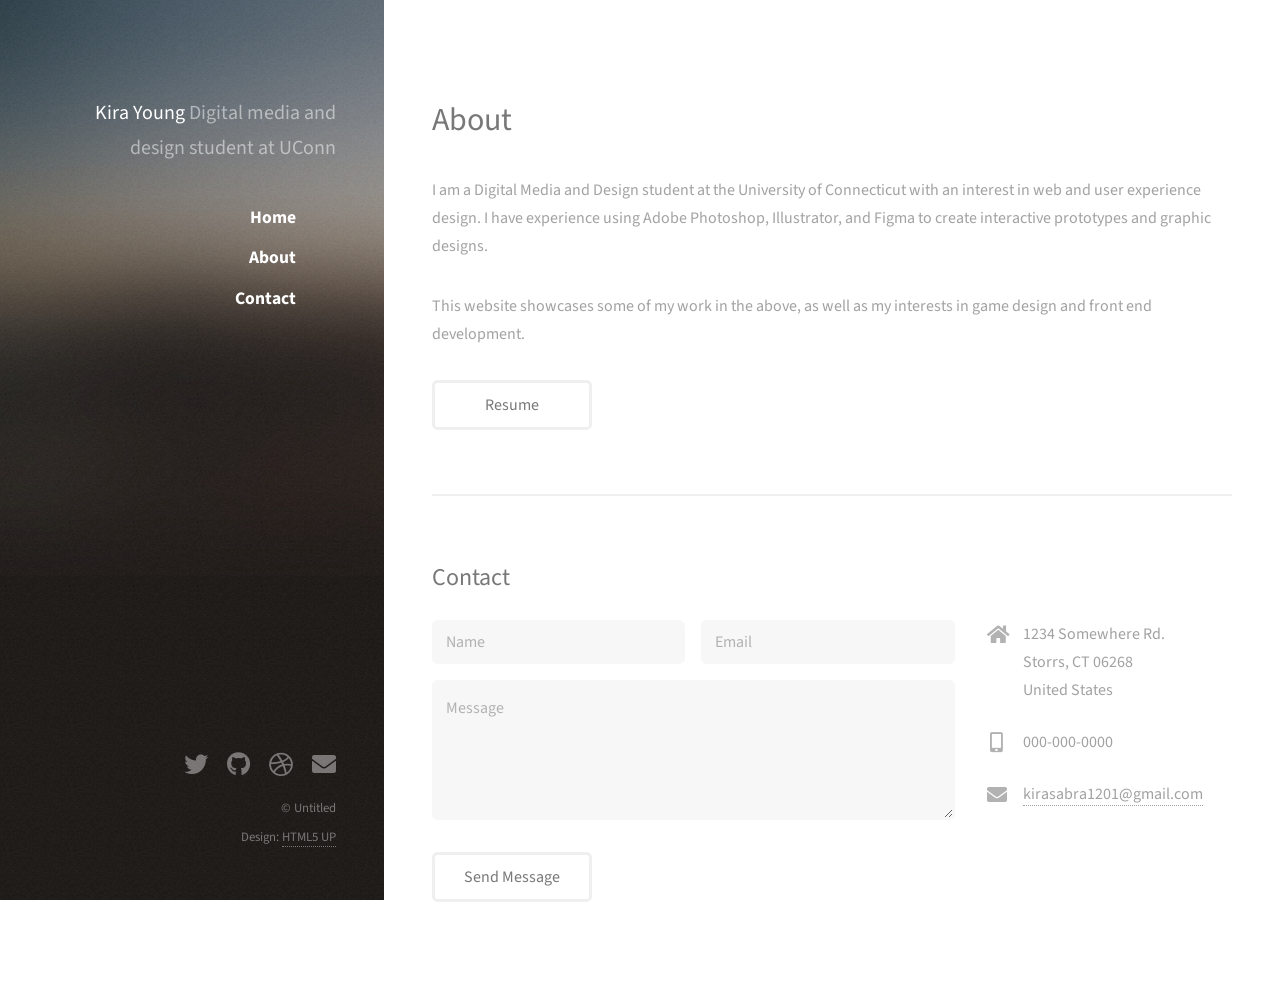
==== commit 420f6c19: "resumeUpdate" ====
--- a/about.html
+++ b/about.html
@@ -54,7 +54,7 @@
 				</p>
 
 				<ul class="actions">
-					<li><a href="https://uconn-my.sharepoint.com/:w:/g/personal/ufl24006_uconn_edu/EZ_mbZQs2GtNvOfryz2EmksB0ssOSv_NciFqeGmu3Qu0XA?e=wJngee" class="button">Resume</a></li>
+					<li><a href="https://uconn-my.sharepoint.com/:w:/g/personal/ufl24006_uconn_edu/ERHzMYuHmyNPscbayO6L2rUB2iwZP5q4rPz5DKGhnmGgdg?e=RA9cjs" class="button">Resume</a></li>
 				</ul>
 			</section>
 
--- a/assets/css/main.css
+++ b/assets/css/main.css
@@ -2570,7 +2570,17 @@
 			font-size: 0.8em;
 			line-height: 1.5em;
 			margin: 0;
-		}
+			margin-bottom: 2em;
+		}
+
+		.work-item img{
+			width: 100%;
+			height: 220px;
+			object-fit: cover;
+			border-radius: 6px;
+			margin-bottom: 1.2em;
+		}
+
 
 /* Header */
 
